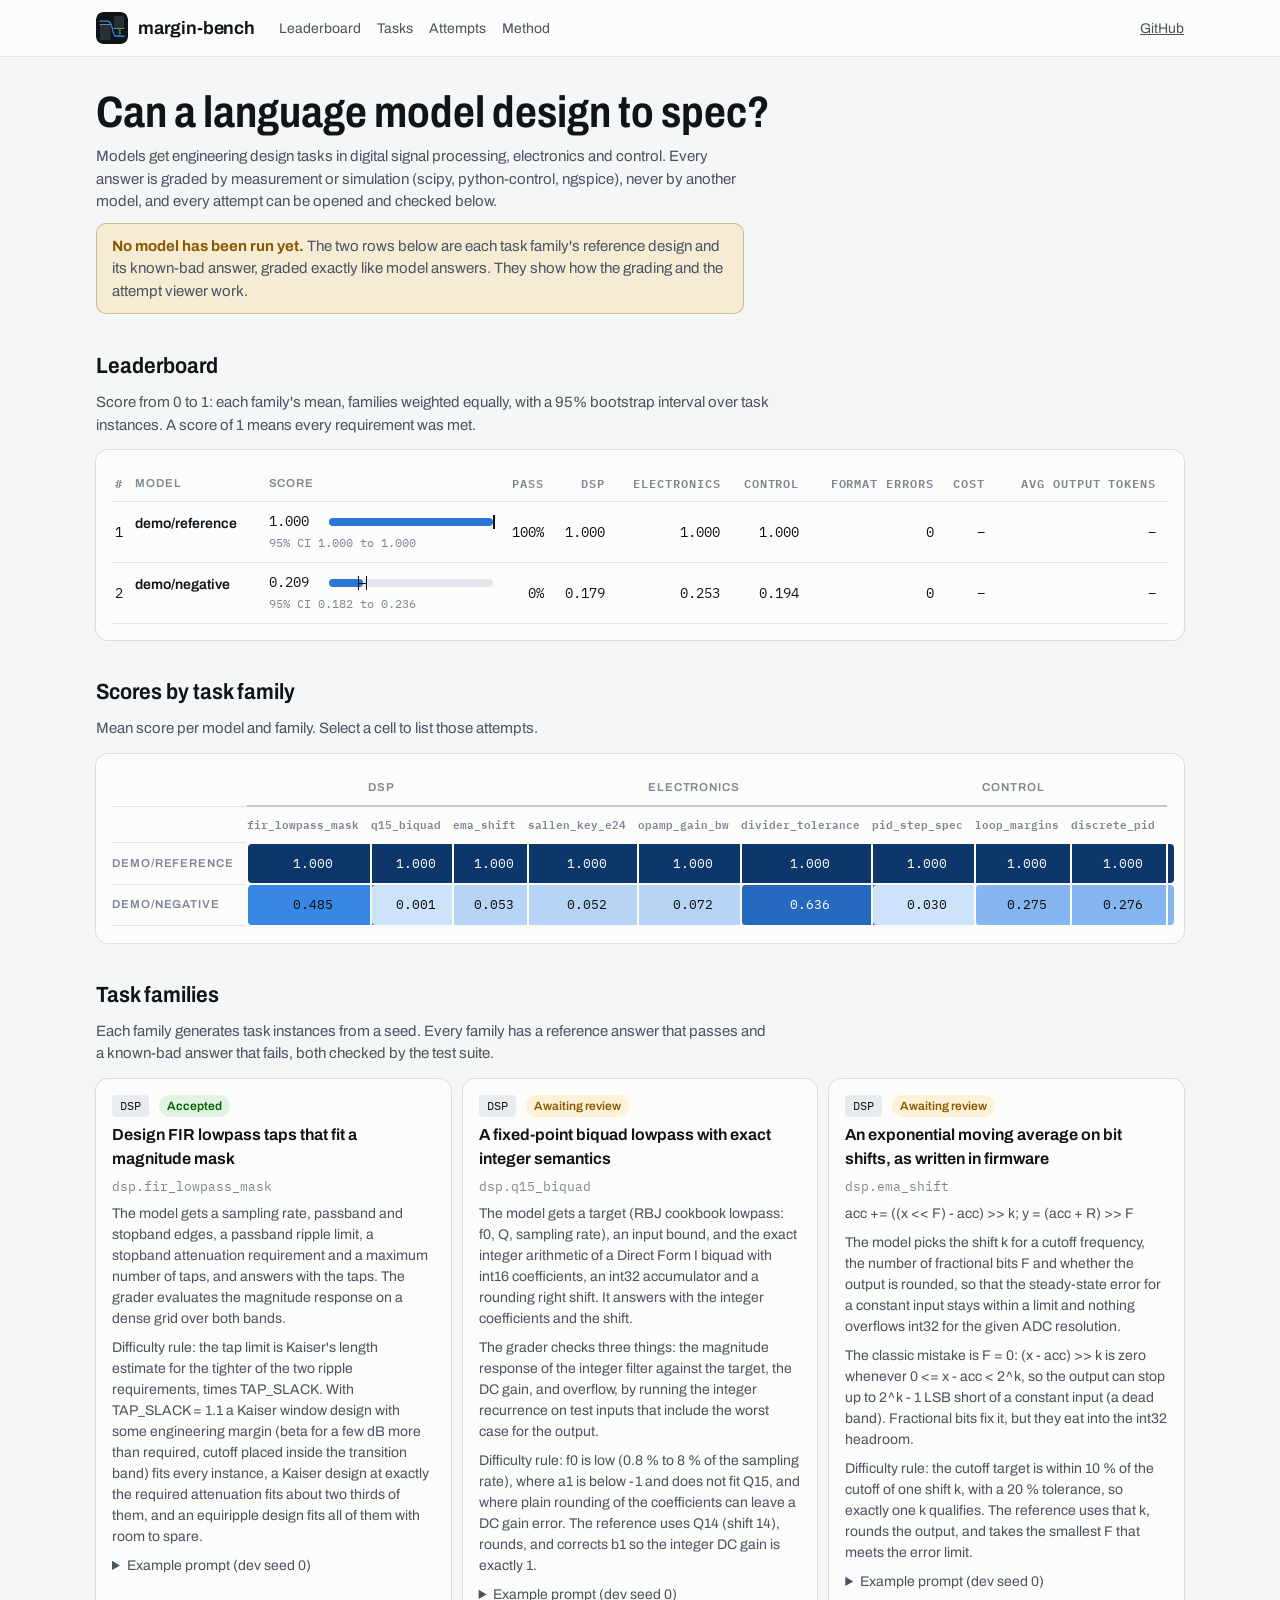
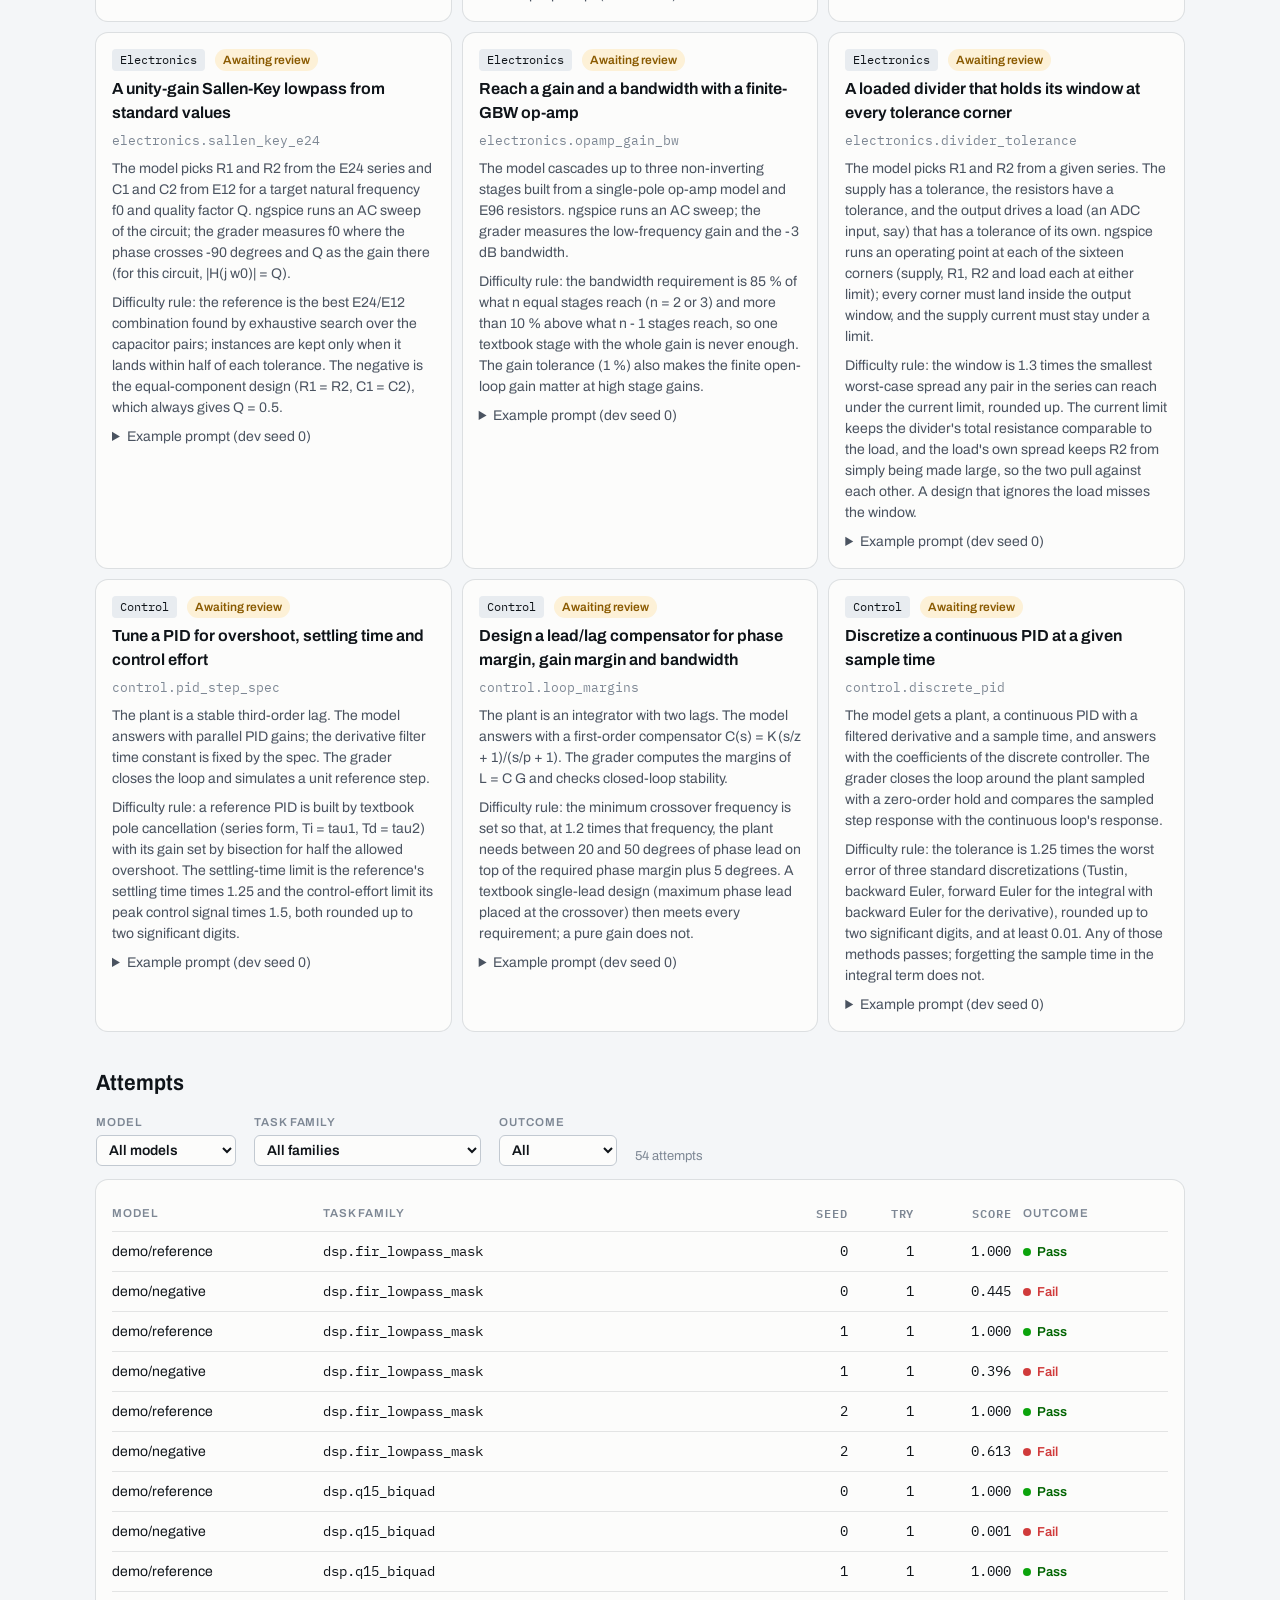
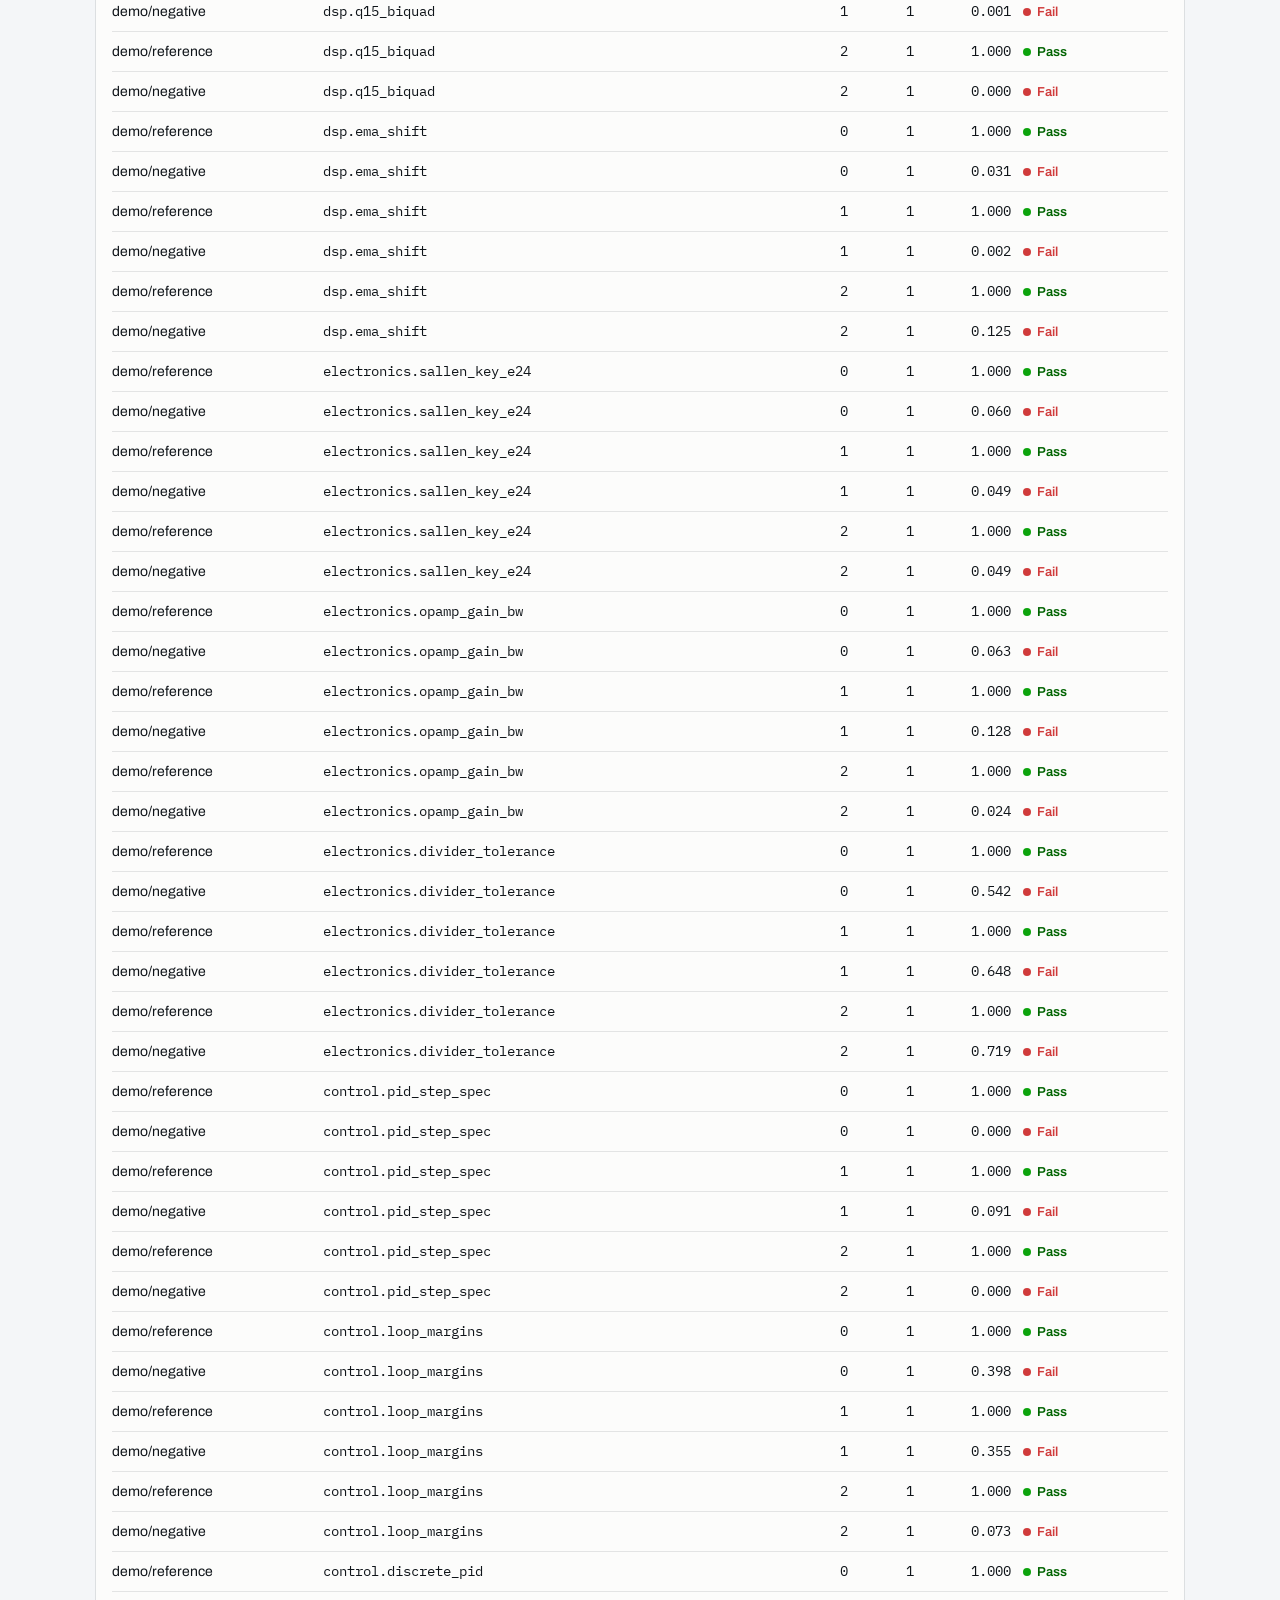
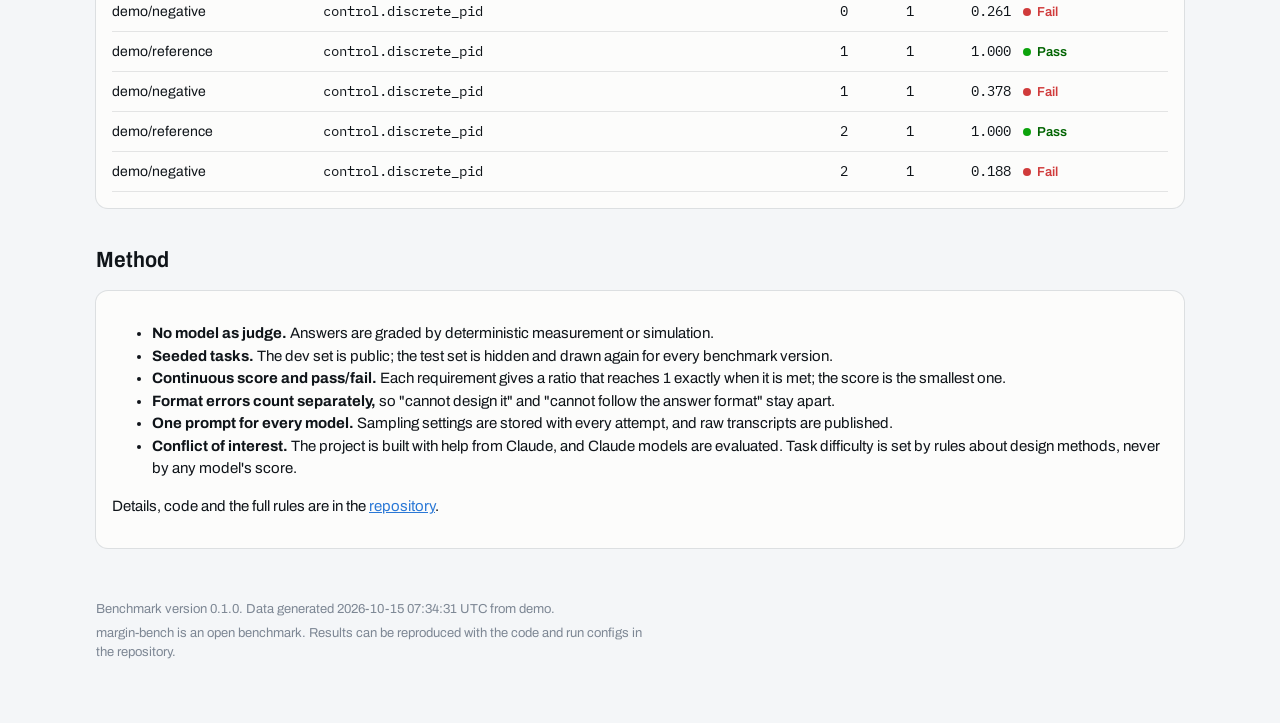
==== site/index.html @ 5a239f35 "Add static site, result export and run configs - report/export.py: grade stored attempts again with " ====
<!doctype html>
<html lang="en">
<head>
<meta charset="utf-8">
<meta name="viewport" content="width=device-width, initial-scale=1, viewport-fit=cover">
<title>margin-bench</title>
<meta name="description" content="Can a language model design to spec? An LLM benchmark in DSP, electronics and control, graded by simulation.">
<link rel="icon" href="assets/logo.svg" type="image/svg+xml">
<link rel="preconnect" href="https://fonts.googleapis.com">
<link rel="preconnect" href="https://fonts.gstatic.com" crossorigin>
<link rel="stylesheet" href="https://fonts.googleapis.com/css2?family=Archivo:wdth,wght@62..125,400..700&family=IBM+Plex+Mono:wght@400;500&display=swap">
<link rel="stylesheet" href="style.css">
</head>
<body>
<header class="top">
  <div class="wrap">
    <a class="brand" href="#"><img src="assets/logo.svg" alt=""><b>margin-bench</b></a>
    <nav aria-label="Sections">
      <a href="#leaderboard">Leaderboard</a>
      <a href="#families">Tasks</a>
      <a href="#attempts">Attempts</a>
      <a href="#method">Method</a>
    </nav>
    <a class="gh" href="https://github.com/takzen/margin-bench">GitHub</a>
  </div>
</header>

<main class="wrap">
  <div class="hero">
    <h1>Can a language model design to spec?</h1>
    <p>Models get engineering design tasks in digital signal processing, electronics and control. Every answer is graded by measurement or simulation (scipy, python-control, ngspice), never by another model, and every attempt can be opened and checked below.</p>
    <p class="notice" id="demo-notice" hidden><b>No model has been run yet.</b> The two rows below are each task family's reference design and its known-bad answer, graded exactly like model answers. They show how the grading and the attempt viewer work.</p>
  </div>

  <div id="main-content">
    <section class="block" id="leaderboard">
      <h2>Leaderboard</h2>
      <p class="lead">Score from 0 to 1: each family's mean, families weighted equally, with a 95% bootstrap interval over task instances. A score of 1 means every requirement was met.</p>
      <div class="panel scroll-x"><table class="lb" id="lb"></table></div>
    </section>

    <section class="block" id="heatmap">
      <h2>Scores by task family</h2>
      <p class="lead">Mean score per model and family. Select a cell to list those attempts.</p>
      <div class="panel scroll-x"><table class="heat" id="heat"></table></div>
    </section>

    <section class="block" id="cost" hidden>
      <h2>Score and cost</h2>
      <p class="lead">Total cost of the run per model, from OpenRouter's billed amounts.</p>
      <div class="panel"><div class="chart" id="cost-chart"></div></div>
    </section>

    <section class="block" id="families">
      <h2>Task families</h2>
      <p class="lead">Each family generates task instances from a seed. Every family has a reference answer that passes and a known-bad answer that fails, both checked by the test suite.</p>
      <div class="fam-grid" id="fam-grid"></div>
    </section>

    <section class="block" id="attempts">
      <h2>Attempts</h2>
      <div class="filters">
        <label>Model <select id="f-model"></select></label>
        <label>Task family <select id="f-family"></select></label>
        <label>Outcome
          <select id="f-outcome">
            <option value="">All</option>
            <option value="pass">Pass</option>
            <option value="fail">Fail</option>
            <option value="fmt">Format error</option>
          </select>
        </label>
        <span class="count" id="att-count"></span>
      </div>
      <div class="panel scroll-x"><table class="att-list" id="att-list"></table></div>
    </section>

    <section class="block" id="method">
      <h2>Method</h2>
      <div class="panel">
        <ul>
          <li><b>No model as judge.</b> Answers are graded by deterministic measurement or simulation.</li>
          <li><b>Seeded tasks.</b> The dev set is public; the test set is hidden and drawn again for every benchmark version.</li>
          <li><b>Continuous score and pass/fail.</b> Each requirement gives a ratio that reaches 1 exactly when it is met; the score is the smallest one.</li>
          <li><b>Format errors count separately,</b> so "cannot design it" and "cannot follow the answer format" stay apart.</li>
          <li><b>One prompt for every model.</b> Sampling settings are stored with every attempt, and raw transcripts are published.</li>
          <li><b>Conflict of interest.</b> The project is built with help from Claude, and Claude models are evaluated. Task difficulty is set by rules about design methods, never by any model's score.</li>
        </ul>
        <p>Details, code and the full rules are in the <a href="https://github.com/takzen/margin-bench">repository</a>.</p>
      </div>
    </section>
  </div>

  <section class="viewer block" id="viewer" hidden aria-live="polite"></section>
</main>

<footer class="wrap">
  <p id="gen-line"></p>
  <p>margin-bench is an open benchmark. Results can be reproduced with the code and run configs in the repository.</p>
</footer>

<script src="app.js"></script>
</body>
</html>
---- site/style.css ----
/* margin-bench site. One column, instrument-panel feel: specs in mono, results first, details on demand. */
:root {
  --bg: #f4f6f8;
  --surface: #fcfcfb;
  --ink: #0f1419;
  --ink-2: #4a5360;
  --muted: #7d8794;
  --grid: #e3e7ec;
  --axis: #c2c9d1;
  --rule: rgba(15, 20, 25, 0.1);
  --chip: #e8ecf0;
  --curve: #2a78d6;
  --target: #7d8794;
  --band: rgba(42, 120, 214, 0.1);
  --band-edge: rgba(42, 120, 214, 0.45);
  --forbid-fill: rgba(74, 83, 96, 0.07);
  --forbid-line: rgba(74, 83, 96, 0.24);
  --mask-edge: #4a5360;
  --critical: #d03b3b;
  --critical-wash: rgba(208, 59, 59, 0.1);
  --good: #0ca30c;
  --good-ink: #006300;
  --good-wash: rgba(12, 163, 12, 0.1);
  --warn-ink: #8a5a00;
  --warn-wash: rgba(250, 178, 25, 0.16);
  --font-display: "Archivo", "Segoe UI", system-ui, sans-serif;
  --font-body: "Archivo", "Segoe UI", system-ui, sans-serif;
  --font-data: "IBM Plex Mono", ui-monospace, "Cascadia Mono", Consolas, monospace;
  color-scheme: light;
}
@media (prefers-color-scheme: dark) {
  :root {
    --bg: #0e1114; --surface: #171b1f; --ink: #eef1f4; --ink-2: #b9c1ca; --muted: #8b95a1;
    --grid: #262c32; --axis: #3a424a; --rule: rgba(255, 255, 255, 0.1); --chip: #222830;
    --curve: #3987e5; --target: #8b95a1; --band: rgba(57, 135, 229, 0.14); --band-edge: rgba(57, 135, 229, 0.5);
    --forbid-fill: rgba(185, 193, 202, 0.06); --forbid-line: rgba(185, 193, 202, 0.18); --mask-edge: #b9c1ca;
    --critical: #e25555; --critical-wash: rgba(226, 85, 85, 0.14); --good: #0ca30c; --good-ink: #3cc43c;
    --good-wash: rgba(12, 163, 12, 0.16); --warn-ink: #f0b54a; --warn-wash: rgba(250, 178, 25, 0.14);
    color-scheme: dark;
  }
}

* { box-sizing: border-box; }
[hidden] { display: none !important; }
html { scroll-behavior: smooth; }
@media (prefers-reduced-motion: reduce) { html { scroll-behavior: auto; } }
body {
  margin: 0; background: var(--bg); color: var(--ink);
  font-family: var(--font-body); font-size: 15px; line-height: 1.5;
}
a { color: var(--curve); }
a:focus-visible, button:focus-visible, select:focus-visible, summary:focus-visible, tr[tabindex]:focus-visible {
  outline: 2px solid var(--curve); outline-offset: 2px;
}
.mono { font-family: var(--font-data); font-variant-numeric: tabular-nums; }
.wrap {
  max-width: 1120px; margin: 0 auto;
  padding-left: max(16px, env(safe-area-inset-left, 0px));
  padding-right: max(16px, env(safe-area-inset-right, 0px));
}

/* Header */
.top { border-bottom: 1px solid var(--rule); background: var(--surface); }
.top .wrap { display: flex; flex-wrap: wrap; align-items: center; gap: 10px 24px; padding-block: 12px; }
.brand { display: flex; align-items: center; gap: 10px; text-decoration: none; color: var(--ink); }
.brand img { width: 32px; height: 32px; border-radius: 7px; }
.brand b { font-family: var(--font-display); font-size: 18px; font-weight: 650; letter-spacing: -0.01em; }
nav { display: flex; flex-wrap: wrap; gap: 4px 16px; font-size: 14px; }
nav a { color: var(--ink-2); text-decoration: none; }
nav a:hover { color: var(--ink); }
.top .gh { margin-left: auto; font-size: 14px; color: var(--ink-2); }

.hero { padding-block: 32px 8px; display: grid; gap: 10px; }
.hero h1 {
  margin: 0; font-family: var(--font-display); font-stretch: 82%; font-weight: 680;
  font-size: clamp(28px, 4.6vw, 44px); line-height: 1.05; text-wrap: balance;
}
.hero p { margin: 0; color: var(--ink-2); max-width: 72ch; }
.notice {
  border-radius: 10px; padding: 12px 16px; background: var(--warn-wash); color: var(--ink);
  box-shadow: inset 0 0 0 1px color-mix(in srgb, var(--warn-ink) 35%, transparent); max-width: 80ch;
}
.notice b { color: var(--warn-ink); }

section.block { padding-block: 28px 8px; display: grid; gap: 14px; }
section.block > h2 {
  margin: 0; font-family: var(--font-display); font-stretch: 90%; font-weight: 650; font-size: 22px;
}
section.block > p.lead { margin: -6px 0 0; color: var(--ink-2); max-width: 75ch; }
.panel { background: var(--surface); border-radius: 12px; box-shadow: 0 0 0 1px var(--rule); padding: 16px; min-width: 0; }
.scroll-x { overflow-x: auto; }

/* Tables */
table { border-collapse: collapse; width: 100%; font-size: 14px; }
th, td { text-align: left; padding: 9px 12px 9px 0; border-bottom: 1px solid var(--rule); vertical-align: middle; }
th { font-size: 11.5px; text-transform: uppercase; letter-spacing: 0.08em; color: var(--muted); font-weight: 600; white-space: nowrap; }
td.num, th.num { text-align: right; font-family: var(--font-data); font-variant-numeric: tabular-nums; white-space: nowrap; }
tbody tr[tabindex] { cursor: pointer; }
tbody tr[tabindex]:hover { background: var(--bg); }
.lb { min-width: 820px; }
.lb .model { font-weight: 600; }
.lb .model small { display: block; font-weight: 400; color: var(--muted); font-family: var(--font-data); font-size: 11.5px; }
.scorebar { display: grid; grid-template-columns: 52px 1fr; align-items: center; gap: 8px; min-width: 190px; }
.scorebar .bar { position: relative; height: 8px; background: var(--grid); border-radius: 4px; }
.scorebar .fill { position: absolute; left: 0; top: 0; bottom: 0; background: var(--curve); border-radius: 4px; }
.scorebar .ci { position: absolute; top: -3px; bottom: -3px; border-left: 1.5px solid var(--ink); border-right: 1.5px solid var(--ink); }
.scorebar .ci::after { content: ""; position: absolute; left: 0; right: 0; top: 50%; border-top: 1.5px solid var(--ink); }
.ci-text { color: var(--muted); font-size: 11.5px; }

/* Heatmap */
.heat { min-width: 760px; }
.heat td.cell { text-align: center; font-family: var(--font-data); font-size: 13px; padding: 0; border: 2px solid var(--surface); }
.heat td.cell button {
  all: unset; display: block; width: 100%; padding: 10px 4px; cursor: pointer; text-align: center; border-radius: 4px;
}
.heat td.cell button:focus-visible { outline: 2px solid var(--ink); }
.heat th.famcol { font-size: 11px; text-transform: none; letter-spacing: 0; font-family: var(--font-data); text-align: center; }
.heat th.dom { text-align: center; border-bottom: 2px solid var(--axis); }

/* Families */
.fam-grid { display: grid; grid-template-columns: repeat(auto-fill, minmax(320px, 1fr)); gap: 12px; }
.fam { display: grid; gap: 8px; align-content: start; }
.fam header { display: flex; flex-wrap: wrap; gap: 6px 10px; align-items: baseline; }
.fam h3 { margin: 0; font-size: 16px; font-weight: 650; flex-basis: 100%; }
.fam p { margin: 0; color: var(--ink-2); font-size: 14px; }
.chip { font-family: var(--font-data); font-size: 12px; background: var(--chip); padding: 2px 8px; border-radius: 4px; }
.pill { font-size: 12px; font-weight: 600; padding: 2px 8px; border-radius: 999px; }
.pill.accepted { background: var(--good-wash); color: var(--good-ink); }
.pill.review { background: var(--warn-wash); color: var(--warn-ink); }
details summary { cursor: pointer; color: var(--ink-2); font-size: 14px; }
pre {
  margin: 8px 0 0; font-family: var(--font-data); font-size: 12.5px; line-height: 1.55; color: var(--ink);
  white-space: pre-wrap; overflow-wrap: anywhere; max-height: 420px; overflow: auto;
  background: var(--bg); border-radius: 8px; padding: 12px 14px;
}

/* Attempt browser */
.filters { display: flex; flex-wrap: wrap; gap: 10px 18px; align-items: end; }
.filters label { display: grid; gap: 4px; font-size: 11.5px; text-transform: uppercase; letter-spacing: 0.08em; color: var(--muted); font-weight: 600; }
.filters select {
  font: inherit; font-size: 14px; text-transform: none; letter-spacing: 0; color: var(--ink); background: var(--surface);
  border: 1px solid var(--axis); border-radius: 6px; padding: 6px 8px; min-width: 0; max-width: 100%;
}
.att-list { min-width: 640px; }
.outcome { display: inline-flex; align-items: center; gap: 6px; font-size: 13px; font-weight: 600; }
.outcome .dot { width: 8px; height: 8px; border-radius: 50%; }
.outcome.pass { color: var(--good-ink); } .outcome.pass .dot { background: var(--good); }
.outcome.fail { color: var(--critical); } .outcome.fail .dot { background: var(--critical); }
.outcome.fmt { color: var(--warn-ink); } .outcome.fmt .dot { background: #fab219; }
.count { color: var(--muted); font-size: 13px; }

/* Attempt viewer */
.viewer { display: grid; gap: 14px; }
body.viewing .hero > h1, body.viewing .hero > p:not(.notice) { display: none; }
.viewer-head { display: flex; flex-wrap: wrap; gap: 10px 16px; align-items: center; }
.viewer-head h2 { margin: 0; font-family: var(--font-display); font-stretch: 90%; font-size: 22px; font-weight: 650; }
.back { font: inherit; font-size: 14px; border: 1px solid var(--axis); background: var(--surface); color: var(--ink); border-radius: 6px; padding: 5px 12px; cursor: pointer; }
.summary-row { display: grid; grid-template-columns: minmax(200px, 0.9fr) 2fr; gap: 12px; }
@media (max-width: 760px) { .summary-row { grid-template-columns: 1fr; } }
.verdict { border-radius: 10px; padding: 16px 18px; display: grid; gap: 4px; align-content: start; background: var(--good-wash); box-shadow: inset 0 0 0 1px color-mix(in srgb, var(--good) 40%, transparent); }
.verdict.fail { background: var(--critical-wash); box-shadow: inset 0 0 0 1px color-mix(in srgb, var(--critical) 45%, transparent); }
.verdict.fmt { background: var(--warn-wash); box-shadow: inset 0 0 0 1px color-mix(in srgb, var(--warn-ink) 40%, transparent); }
.verdict-state { display: flex; align-items: center; gap: 8px; font-family: var(--font-display); font-stretch: 82%; font-weight: 700; font-size: 26px; line-height: 1.1; }
.verdict .line { font-size: 13.5px; color: var(--ink-2); }
.verdict .line .mono { color: var(--ink); }
.kv { display: grid; grid-template-columns: repeat(auto-fill, minmax(210px, 1fr)); gap: 2px 18px; margin: 0; }
.kv div { display: flex; justify-content: space-between; gap: 10px; border-bottom: 1px solid var(--rule); padding: 6px 0; min-width: 0; }
.kv dt { color: var(--ink-2); font-size: 13px; overflow-wrap: anywhere; }
.kv dd { margin: 0; font-family: var(--font-data); font-size: 13px; text-align: right; white-space: nowrap; }
.kv dd.bad { color: var(--critical); font-weight: 600; }
.charts { display: grid; grid-template-columns: repeat(auto-fit, minmax(min(100%, 440px), 1fr)); gap: 12px; }
.chart-panel { display: grid; gap: 6px; }
.chart-panel h3 { margin: 0; font-size: 15px; font-weight: 650; }
.chart-panel .note { font-size: 12.5px; color: var(--ink-2); margin: 0; }
.keys { display: flex; flex-wrap: wrap; gap: 4px 14px; font-size: 12.5px; color: var(--ink-2); }
.key { display: inline-flex; align-items: center; gap: 6px; }
.key i { display: inline-block; flex: none; }
.k-answer { width: 16px; height: 2px; background: var(--curve); }
.k-target { width: 16px; height: 0; border-top: 2px dashed var(--target); }
.k-bad { width: 16px; height: 3px; background: var(--critical); }
.k-forbid { width: 14px; height: 10px; border: 1px solid var(--mask-edge); background: repeating-linear-gradient(45deg, var(--forbid-line) 0 1px, transparent 1px 4px), var(--forbid-fill); }
.k-band { width: 14px; height: 10px; background: var(--band); border: 1px solid var(--band-edge); }
.chart { position: relative; width: 100%; }
.chart svg { display: block; width: 100%; height: auto; overflow: visible; }
.chart text { font-family: var(--font-data); font-size: 11px; fill: var(--muted); }
.tip {
  position: absolute; pointer-events: none; background: var(--surface); color: var(--ink); border-radius: 6px;
  padding: 6px 9px; font-size: 12px; line-height: 1.35; white-space: nowrap; font-family: var(--font-data);
  box-shadow: 0 0 0 1px var(--rule), 0 4px 14px rgba(0, 0, 0, 0.12);
}
.io { display: grid; grid-template-columns: 1fr 1fr; gap: 12px; }
@media (max-width: 860px) { .io { grid-template-columns: 1fr; } }
.io h3 { margin: 0; font-size: 15px; font-weight: 650; }
.io .sub { font-size: 12.5px; color: var(--muted); }

footer { padding-block: 40px 56px; color: var(--muted); font-size: 13px; }
footer p { margin: 4px 0; max-width: 80ch; }
.empty { color: var(--ink-2); font-size: 14px; }
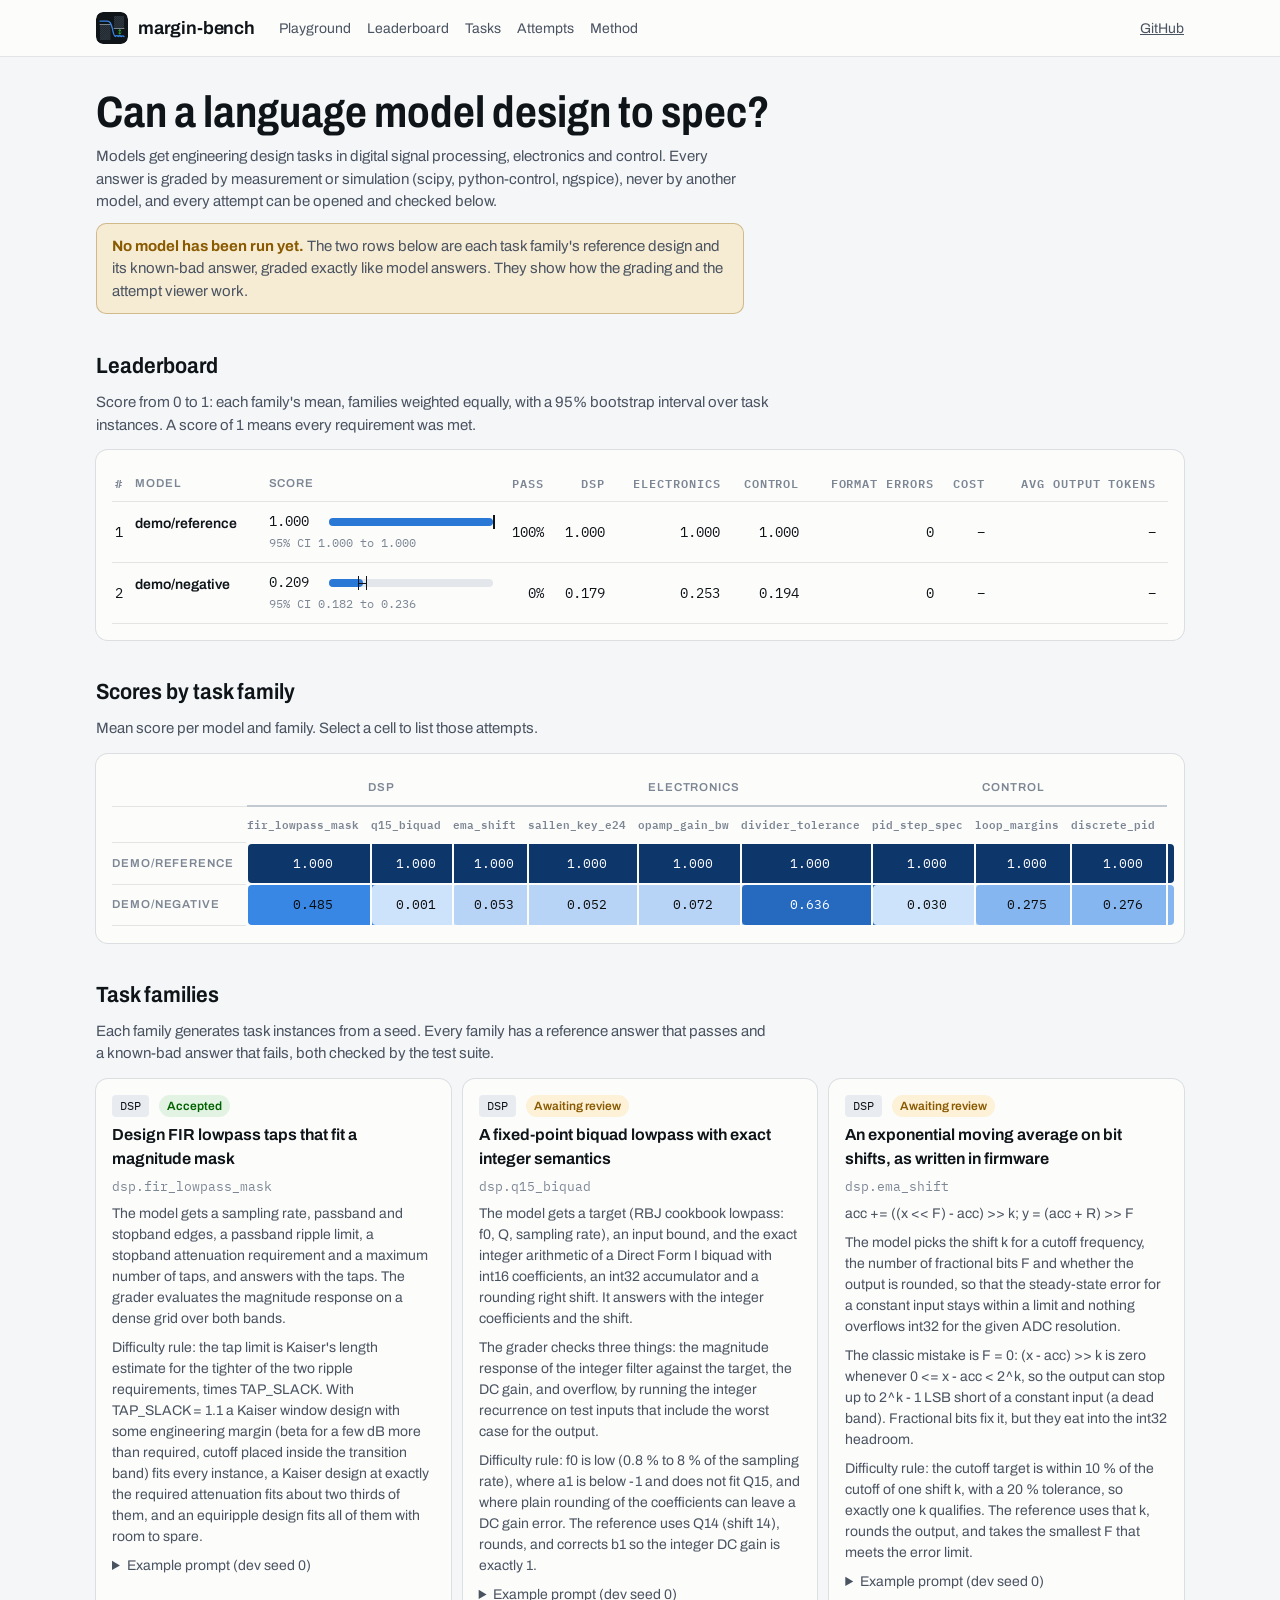
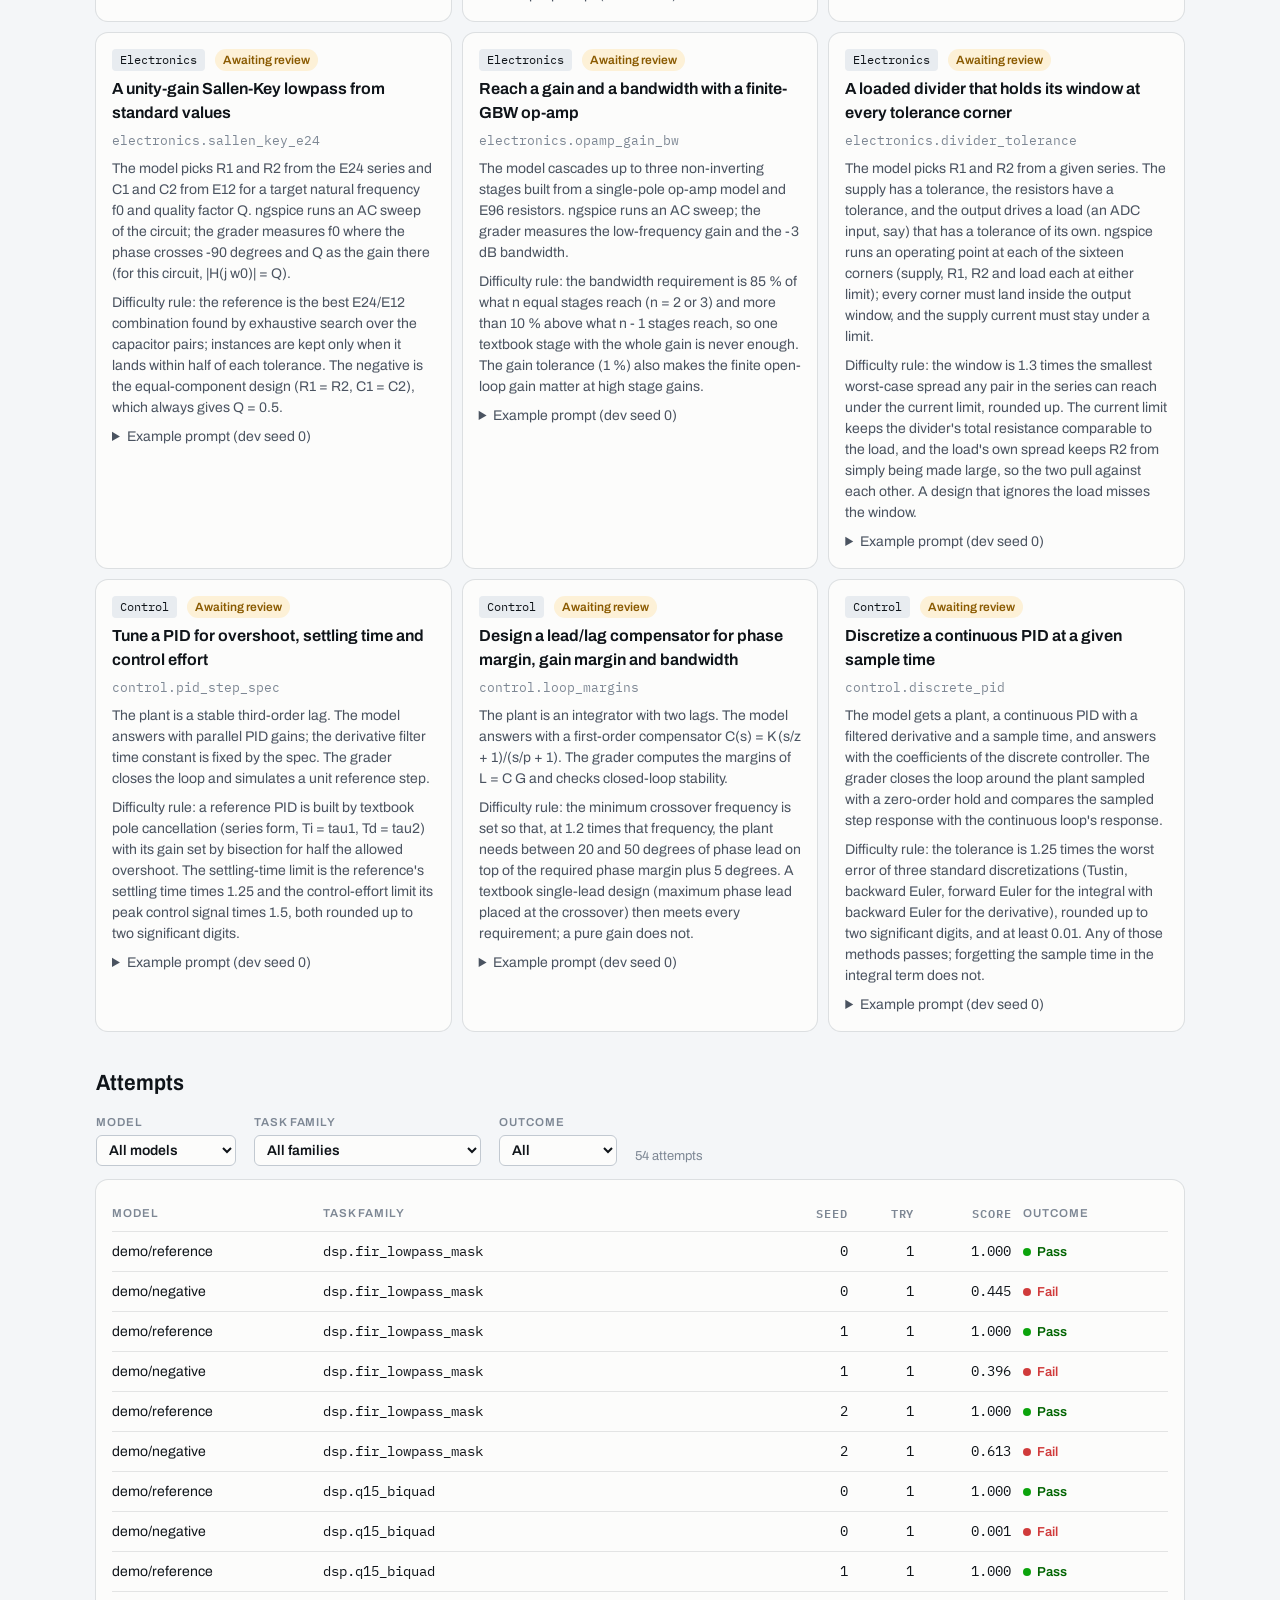
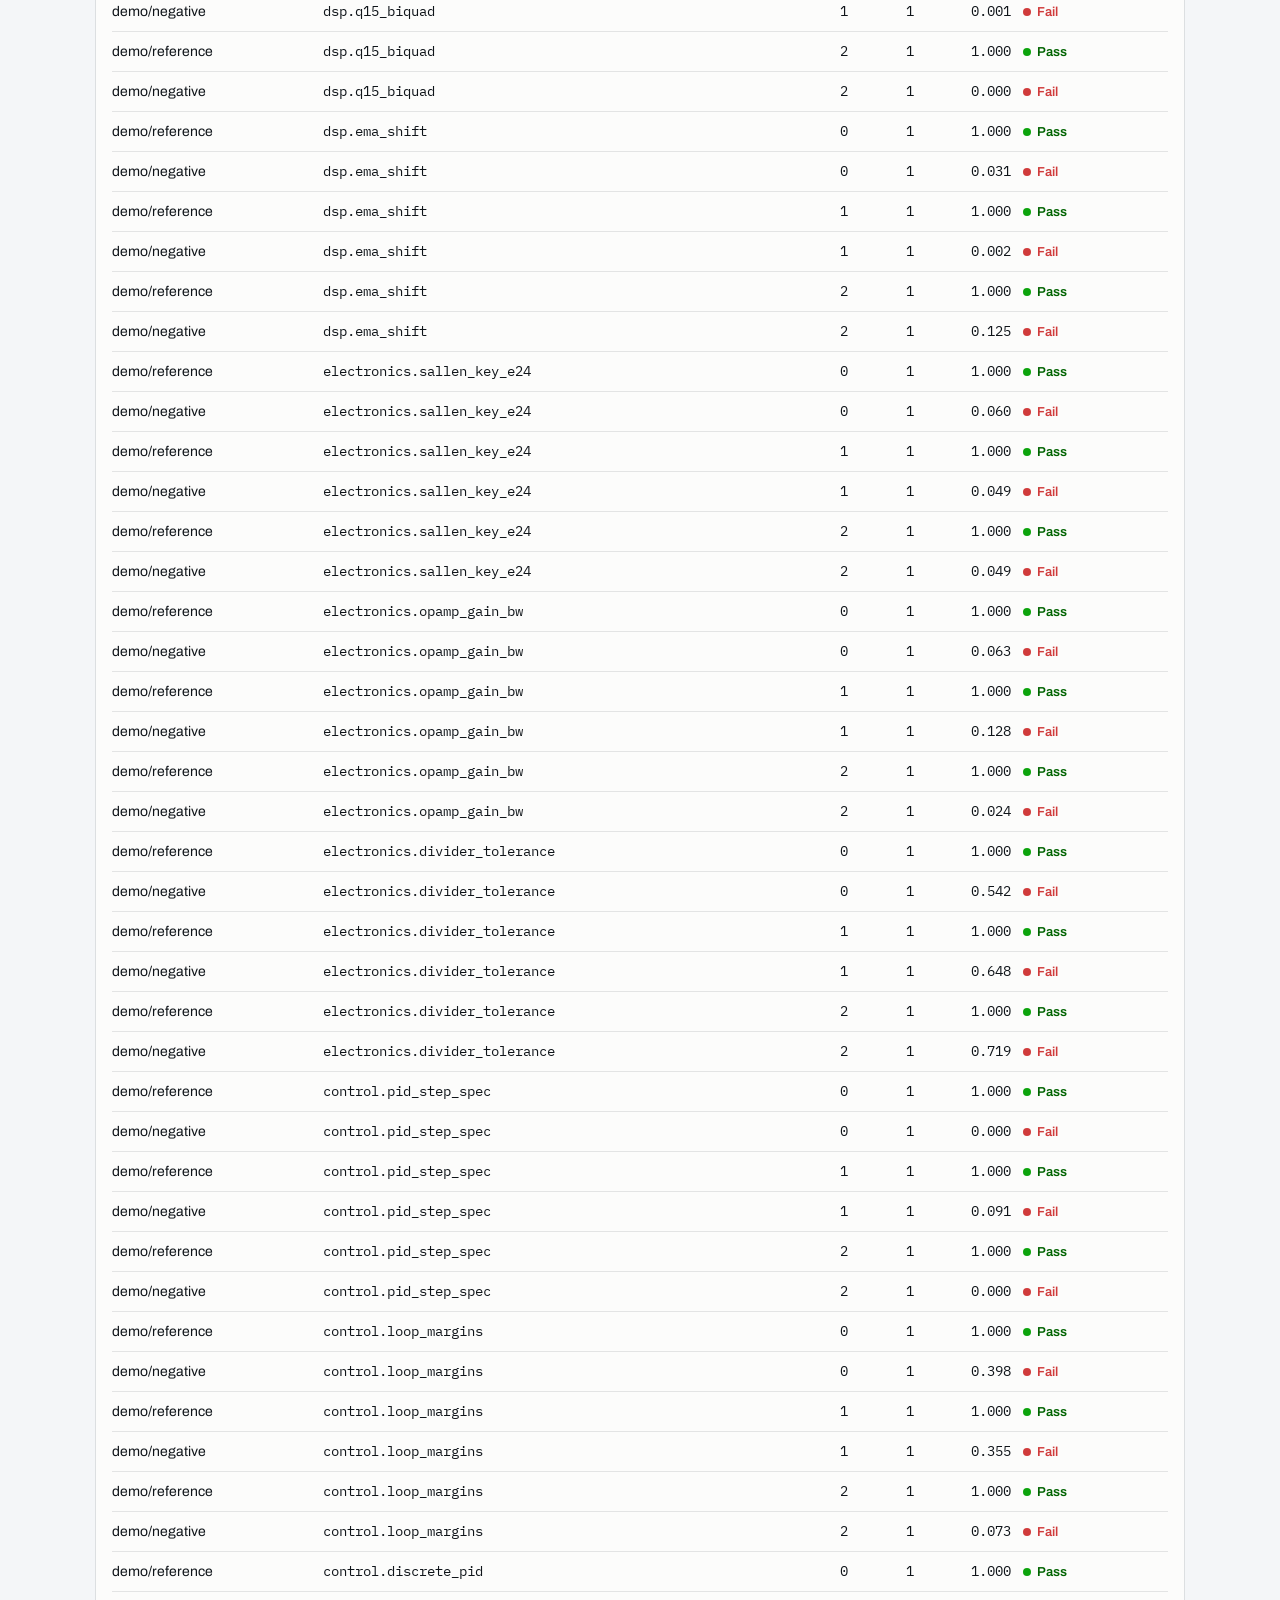
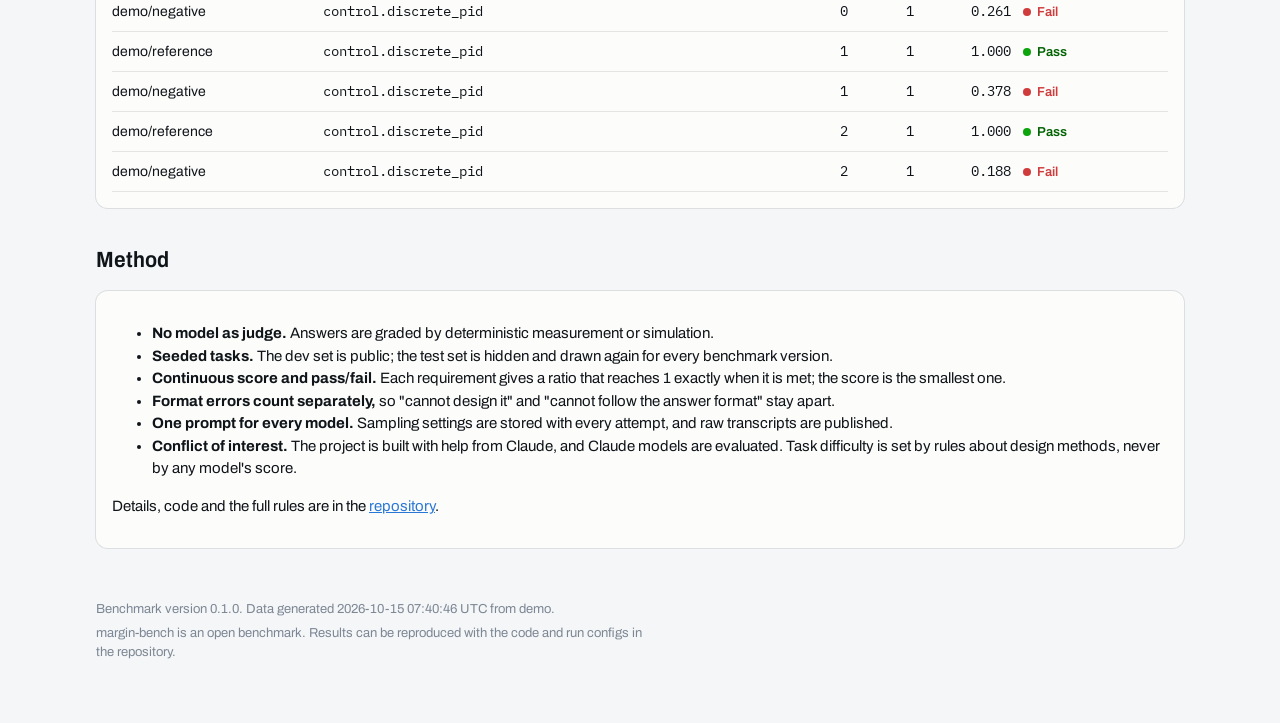
==== commit cbe569cf: "Add the playground: models operate a simulated plant through tools First environment, process.tank_l" ====
--- a/site/index.html
+++ b/site/index.html
@@ -16,6 +16,7 @@
   <div class="wrap">
     <a class="brand" href="#"><img src="assets/logo.svg" alt=""><b>margin-bench</b></a>
     <nav aria-label="Sections">
+      <a href="play.html">Playground</a>
       <a href="#leaderboard">Leaderboard</a>
       <a href="#families">Tasks</a>
       <a href="#attempts">Attempts</a>
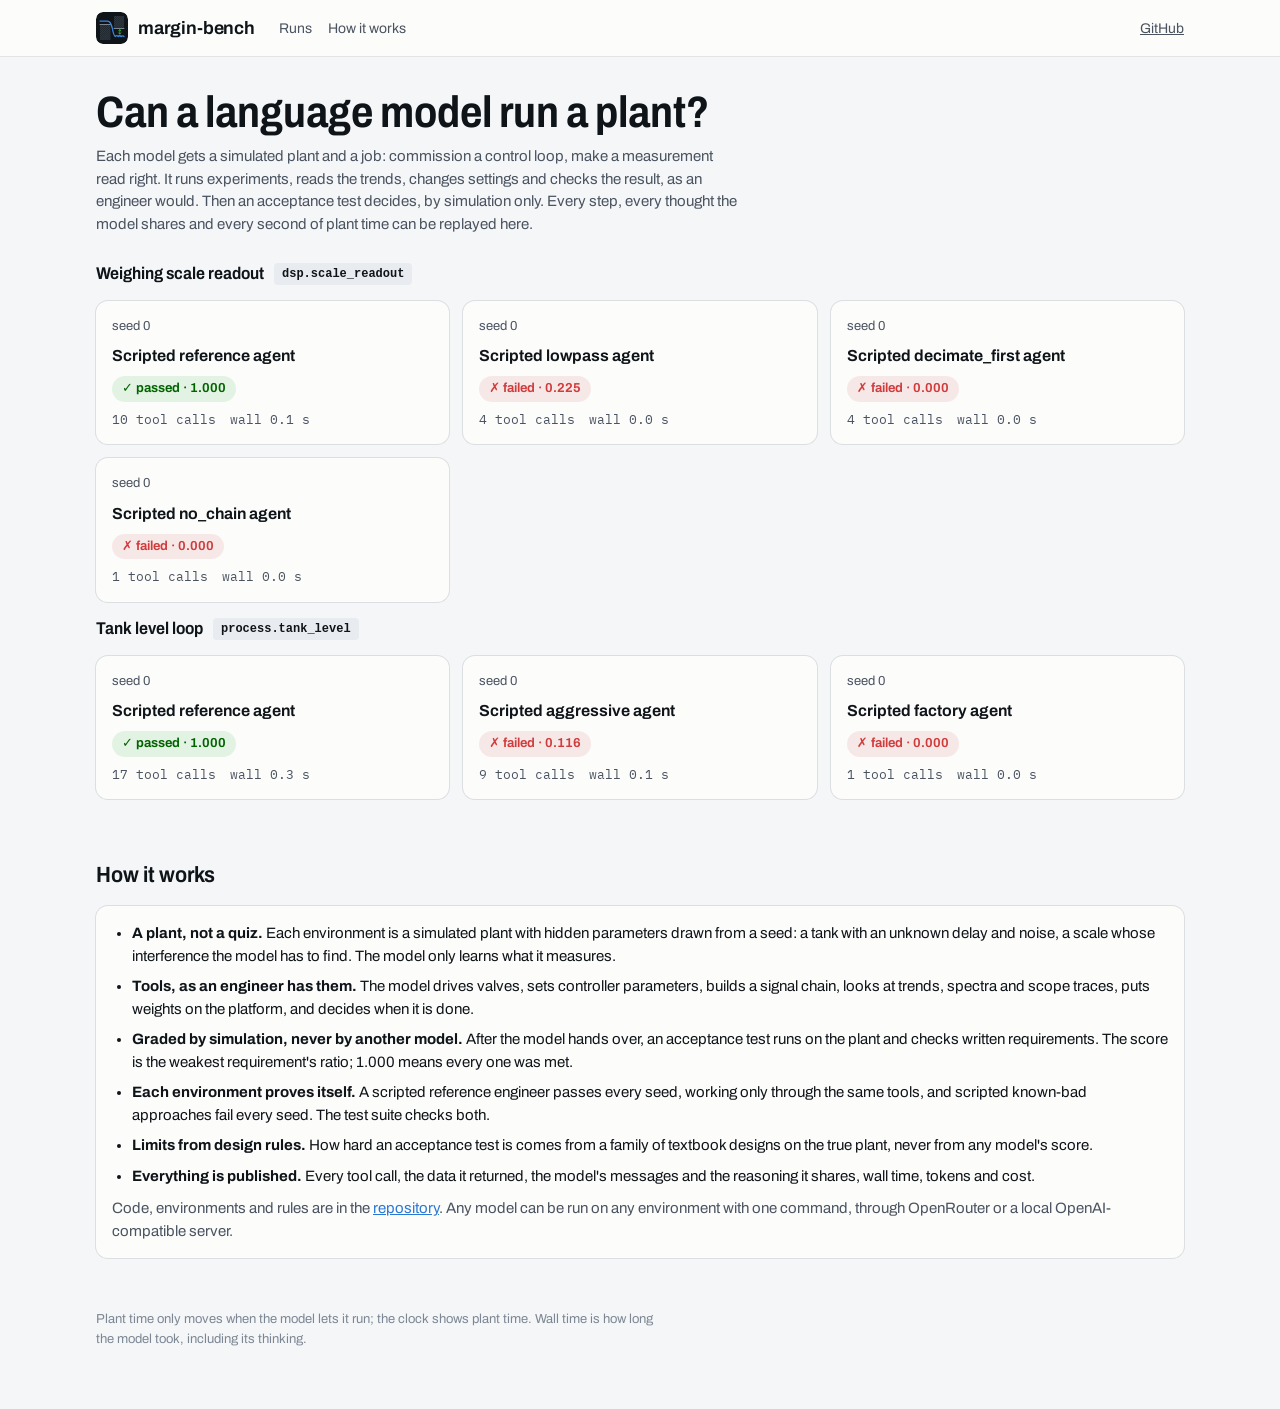
==== commit a988606a: "Make the playground the whole project, publish the site on GitHub Pages Remove the one-shot design t" ====
--- a/site/index.html
+++ b/site/index.html
@@ -4,102 +4,114 @@
 <meta charset="utf-8">
 <meta name="viewport" content="width=device-width, initial-scale=1, viewport-fit=cover">
 <title>margin-bench</title>
-<meta name="description" content="Can a language model design to spec? An LLM benchmark in DSP, electronics and control, graded by simulation.">
+<meta name="description" content="Can a language model run a plant? Models operate simulated plants through tools, graded by simulation. Watch every run.">
 <link rel="icon" href="assets/logo.svg" type="image/svg+xml">
 <link rel="preconnect" href="https://fonts.googleapis.com">
 <link rel="preconnect" href="https://fonts.gstatic.com" crossorigin>
 <link rel="stylesheet" href="https://fonts.googleapis.com/css2?family=Archivo:wdth,wght@62..125,400..700&family=IBM+Plex+Mono:wght@400;500&display=swap">
 <link rel="stylesheet" href="style.css">
+<link rel="stylesheet" href="play.css">
 </head>
 <body>
 <header class="top">
   <div class="wrap">
-    <a class="brand" href="#"><img src="assets/logo.svg" alt=""><b>margin-bench</b></a>
+    <a class="brand" href="index.html"><img src="assets/logo.svg" alt=""><b>margin-bench</b></a>
     <nav aria-label="Sections">
-      <a href="play.html">Playground</a>
-      <a href="#leaderboard">Leaderboard</a>
-      <a href="#families">Tasks</a>
-      <a href="#attempts">Attempts</a>
-      <a href="#method">Method</a>
+      <a href="index.html">Runs</a>
+      <a href="index.html#how">How it works</a>
     </nav>
     <a class="gh" href="https://github.com/takzen/margin-bench">GitHub</a>
   </div>
 </header>
 
-<main class="wrap">
-  <div class="hero">
-    <h1>Can a language model design to spec?</h1>
-    <p>Models get engineering design tasks in digital signal processing, electronics and control. Every answer is graded by measurement or simulation (scipy, python-control, ngspice), never by another model, and every attempt can be opened and checked below.</p>
-    <p class="notice" id="demo-notice" hidden><b>No model has been run yet.</b> The two rows below are each task family's reference design and its known-bad answer, graded exactly like model answers. They show how the grading and the attempt viewer work.</p>
-  </div>
+<main class="wrap play">
+  <section id="list" hidden>
+    <div class="hero">
+      <h1>Can a language model run a plant?</h1>
+      <p>Each model gets a simulated plant and a job: commission a control loop, make a measurement read right. It runs experiments, reads the trends, changes settings and checks the result, as an engineer would. Then an acceptance test decides, by simulation only. Every step, every thought the model shares and every second of plant time can be replayed here.</p>
+    </div>
+    <div class="ep-grid" id="ep-grid"></div>
 
-  <div id="main-content">
-    <section class="block" id="leaderboard">
-      <h2>Leaderboard</h2>
-      <p class="lead">Score from 0 to 1: each family's mean, families weighted equally, with a 95% bootstrap interval over task instances. A score of 1 means every requirement was met.</p>
-      <div class="panel scroll-x"><table class="lb" id="lb"></table></div>
-    </section>
-
-    <section class="block" id="heatmap">
-      <h2>Scores by task family</h2>
-      <p class="lead">Mean score per model and family. Select a cell to list those attempts.</p>
-      <div class="panel scroll-x"><table class="heat" id="heat"></table></div>
-    </section>
-
-    <section class="block" id="cost" hidden>
-      <h2>Score and cost</h2>
-      <p class="lead">Total cost of the run per model, from OpenRouter's billed amounts.</p>
-      <div class="panel"><div class="chart" id="cost-chart"></div></div>
-    </section>
-
-    <section class="block" id="families">
-      <h2>Task families</h2>
-      <p class="lead">Each family generates task instances from a seed. Every family has a reference answer that passes and a known-bad answer that fails, both checked by the test suite.</p>
-      <div class="fam-grid" id="fam-grid"></div>
-    </section>
-
-    <section class="block" id="attempts">
-      <h2>Attempts</h2>
-      <div class="filters">
-        <label>Model <select id="f-model"></select></label>
-        <label>Task family <select id="f-family"></select></label>
-        <label>Outcome
-          <select id="f-outcome">
-            <option value="">All</option>
-            <option value="pass">Pass</option>
-            <option value="fail">Fail</option>
-            <option value="fmt">Format error</option>
-          </select>
-        </label>
-        <span class="count" id="att-count"></span>
-      </div>
-      <div class="panel scroll-x"><table class="att-list" id="att-list"></table></div>
-    </section>
-
-    <section class="block" id="method">
-      <h2>Method</h2>
-      <div class="panel">
+    <section class="block" id="how">
+      <h2>How it works</h2>
+      <div class="panel how">
         <ul>
-          <li><b>No model as judge.</b> Answers are graded by deterministic measurement or simulation.</li>
-          <li><b>Seeded tasks.</b> The dev set is public; the test set is hidden and drawn again for every benchmark version.</li>
-          <li><b>Continuous score and pass/fail.</b> Each requirement gives a ratio that reaches 1 exactly when it is met; the score is the smallest one.</li>
-          <li><b>Format errors count separately,</b> so "cannot design it" and "cannot follow the answer format" stay apart.</li>
-          <li><b>One prompt for every model.</b> Sampling settings are stored with every attempt, and raw transcripts are published.</li>
-          <li><b>Conflict of interest.</b> The project is built with help from Claude, and Claude models are evaluated. Task difficulty is set by rules about design methods, never by any model's score.</li>
+          <li><b>A plant, not a quiz.</b> Each environment is a simulated plant with hidden parameters drawn from a seed: a tank with an unknown delay and noise, a scale whose interference the model has to find. The model only learns what it measures.</li>
+          <li><b>Tools, as an engineer has them.</b> The model drives valves, sets controller parameters, builds a signal chain, looks at trends, spectra and scope traces, puts weights on the platform, and decides when it is done.</li>
+          <li><b>Graded by simulation, never by another model.</b> After the model hands over, an acceptance test runs on the plant and checks written requirements. The score is the weakest requirement's ratio; 1.000 means every one was met.</li>
+          <li><b>Each environment proves itself.</b> A scripted reference engineer passes every seed, working only through the same tools, and scripted known-bad approaches fail every seed. The test suite checks both.</li>
+          <li><b>Limits from design rules.</b> How hard an acceptance test is comes from a family of textbook designs on the true plant, never from any model's score.</li>
+          <li><b>Everything is published.</b> Every tool call, the data it returned, the model's messages and the reasoning it shares, wall time, tokens and cost.</li>
         </ul>
-        <p>Details, code and the full rules are in the <a href="https://github.com/takzen/margin-bench">repository</a>.</p>
+        <p>Code, environments and rules are in the <a href="https://github.com/takzen/margin-bench">repository</a>. Any model can be run on any environment with one command, through OpenRouter or a local OpenAI-compatible server.</p>
       </div>
     </section>
-  </div>
+  </section>
 
-  <section class="viewer block" id="viewer" hidden aria-live="polite"></section>
+  <section id="episode" hidden>
+    <div class="ep-head">
+      <div class="ep-title">
+        <a class="back-link" href="index.html">&larr; All runs</a>
+        <h1 id="ep-name"></h1>
+        <p id="ep-sub"></p>
+      </div>
+      <dl class="ep-stats" id="ep-stats"></dl>
+    </div>
+
+    <div class="stage">
+      <div class="panel scene-panel">
+        <div class="phase" id="phase"></div>
+        <svg class="scene" id="scene" viewBox="0 0 540 400" role="img" aria-label="Animated plant"></svg>
+        <div class="controls">
+          <button type="button" id="btn-play" class="btn" aria-label="Play">Play</button>
+          <button type="button" id="btn-prev" class="btn ghost" aria-label="Previous step">&#9664; step</button>
+          <button type="button" id="btn-next" class="btn ghost" aria-label="Next step">step &#9654;</button>
+          <label class="speed">Speed
+            <select id="speed">
+              <option value="1">1&times;</option>
+              <option value="5">5&times;</option>
+              <option value="20">20&times;</option>
+              <option value="60">60&times;</option>
+              <option value="200">200&times;</option>
+            </select>
+          </label>
+          <label class="hold"><input type="checkbox" id="hold" checked> pause on model messages</label>
+          <span class="clock mono" id="clock"></span>
+        </div>
+        <input type="range" id="scrub" min="0" max="1000" value="0" step="1" aria-label="Plant time">
+        <div class="marks" id="marks" aria-hidden="true"></div>
+      </div>
+
+      <div class="panel log-panel">
+        <h2>What the model did</h2>
+        <ol class="log" id="log"></ol>
+      </div>
+    </div>
+
+    <div class="panel trend-panel">
+      <div class="chart-head">
+        <h2 id="chart-title">Trend</h2>
+        <div class="legend" id="legend"></div>
+      </div>
+      <svg class="trend" id="trend" role="img" aria-label="Trend of the plant over time"></svg>
+      <div class="readout mono" id="readout" hidden></div>
+    </div>
+
+    <div class="panel result" id="result" hidden></div>
+
+    <details class="panel prompt">
+      <summary>The task as the model read it</summary>
+      <pre id="prompt"></pre>
+    </details>
+  </section>
+
+  <p class="notice" id="load-error" hidden></p>
 </main>
 
 <footer class="wrap">
-  <p id="gen-line"></p>
-  <p>margin-bench is an open benchmark. Results can be reproduced with the code and run configs in the repository.</p>
+  <p>Plant time only moves when the model lets it run; the clock shows plant time. Wall time is how long the model took, including its thinking.</p>
 </footer>
 
-<script src="app.js"></script>
+<script src="play.js"></script>
 </body>
 </html>
--- a/site/play.css
+++ b/site/play.css
@@ -0,0 +1,152 @@
+/* Playground: a plant scene, its trend and the model's log, side by side. */
+:root {
+  --water: #3f8fdc;
+  --water-top: #77b3ec;
+  --steel: #8a96a3;
+  --steel-fill: #eef1f4;
+  --pipe: #b9c2cc;
+  --signal: #7d8794;
+  --flow: #2a78d6;
+  --measured: rgba(42, 120, 214, 0.35);
+  --output: #c26a00;
+  --demand: #7d8794;
+  --hold: rgba(42, 120, 214, 0.08);
+  --screen: #0f1a14;
+  --screen-grid: rgba(120, 220, 160, 0.12);
+  --trace: #5be38f;
+  --lcd: #c9d8b6;
+  --lcd-ink: #1d2a16;
+  --weight: #5f6b78;
+}
+@media (prefers-color-scheme: dark) {
+  :root {
+    --water: #2f78c4; --water-top: #5a9fe0; --steel: #6f7b88; --steel-fill: #1d2228; --pipe: #3d4650;
+    --signal: #8b95a1; --flow: #5aa2ee; --measured: rgba(90, 162, 238, 0.35); --output: #f0a040; --demand: #8b95a1;
+    --hold: rgba(90, 162, 238, 0.1);
+    --screen: #08100c; --screen-grid: rgba(120, 220, 160, 0.1); --trace: #5be38f; --lcd: #9fb38a; --lcd-ink: #121a0d;
+    --weight: #8b95a1;
+  }
+}
+
+.play h1 { font-family: var(--font-display); font-stretch: 85%; font-weight: 680; margin: 0; }
+.play h2 { font-family: var(--font-display); font-stretch: 90%; font-weight: 650; font-size: 17px; margin: 0; }
+
+.btn {
+  font: inherit; font-size: 14px; font-weight: 600; border: 0; border-radius: 8px; padding: 7px 14px; cursor: pointer;
+  background: var(--curve); color: #fff; min-height: 34px;
+}
+.btn.ghost { background: var(--chip); color: var(--ink); font-weight: 500; }
+.btn:hover { filter: brightness(1.08); }
+
+/* Run list */
+.how ul { margin: 0 0 10px; padding-left: 20px; display: grid; gap: 8px; }
+.how p { margin: 0; color: var(--ink-2); }
+.ep-grid { display: grid; grid-template-columns: repeat(auto-fill, minmax(280px, 1fr)); gap: 14px; padding-block: 18px 32px; }
+.ep-card {
+  display: grid; gap: 8px; text-decoration: none; color: var(--ink); background: var(--surface);
+  border-radius: 12px; box-shadow: 0 0 0 1px var(--rule); padding: 16px;
+}
+.ep-card:hover { box-shadow: 0 0 0 1px var(--curve); }
+.ep-card .who { font-weight: 650; font-size: 16px; overflow-wrap: anywhere; }
+.ep-card .meta { color: var(--ink-2); font-size: 13px; }
+.ep-card .nums { font-family: var(--font-data); font-size: 12.5px; color: var(--ink-2); display: flex; flex-wrap: wrap; gap: 4px 14px; }
+
+/* Episode header */
+.ep-head { display: flex; flex-wrap: wrap; align-items: flex-end; justify-content: space-between; gap: 12px 24px; padding-block: 22px 14px; }
+.ep-title { display: grid; gap: 4px; min-width: 0; }
+.ep-title h1 { font-size: clamp(24px, 3.4vw, 34px); line-height: 1.1; overflow-wrap: anywhere; }
+.ep-title p { margin: 0; color: var(--ink-2); }
+.back-link { font-size: 14px; text-decoration: none; justify-self: start; }
+.ep-stats { display: flex; flex-wrap: wrap; gap: 6px 22px; margin: 0; }
+.ep-stats div { display: grid; }
+.ep-stats dt { font-size: 11px; text-transform: uppercase; letter-spacing: 0.08em; color: var(--muted); }
+.ep-stats dd { margin: 0; font-family: var(--font-data); font-size: 16px; font-variant-numeric: tabular-nums; }
+.badge { display: inline-flex; align-items: center; gap: 6px; font-size: 13px; font-weight: 650; padding: 3px 10px; border-radius: 999px; }
+.badge.pass { background: var(--good-wash); color: var(--good-ink); }
+.badge.fail { background: var(--critical-wash); color: var(--critical); }
+.badge.live { background: var(--warn-wash); color: var(--warn-ink); }
+.badge.live::before { content: ""; width: 8px; height: 8px; border-radius: 50%; background: currentColor; animation: blink 1.2s infinite; }
+@keyframes blink { 50% { opacity: 0.25; } }
+@media (prefers-reduced-motion: reduce) { .badge.live::before { animation: none; } }
+
+/* Stage: scene + log */
+.stage { display: grid; grid-template-columns: minmax(0, 1.25fr) minmax(0, 1fr); gap: 14px; align-items: start; }
+.scene-panel { display: grid; gap: 10px; position: relative; }
+.phase { font-size: 12px; font-weight: 650; text-transform: uppercase; letter-spacing: 0.08em; color: var(--ink-2); }
+.scene { width: 100%; height: auto; display: block; }
+.controls { display: flex; flex-wrap: wrap; align-items: center; gap: 8px 12px; font-size: 13px; color: var(--ink-2); }
+.controls select { font: inherit; padding: 4px 6px; border-radius: 6px; border: 1px solid var(--axis); background: var(--surface); color: var(--ink); }
+.controls .hold { display: inline-flex; gap: 6px; align-items: center; }
+.clock { margin-left: auto; color: var(--ink); font-size: 13px; }
+#scrub { width: 100%; accent-color: var(--curve); margin: 0; }
+.marks { position: relative; height: 10px; margin-top: -6px; }
+.marks span { position: absolute; top: 0; width: 2px; height: 8px; border-radius: 1px; background: var(--axis); transform: translateX(-1px); }
+.marks span.model { background: var(--curve); }
+.marks span.err { background: var(--critical); }
+.marks span.phase { background: var(--ink); width: 2px; height: 10px; }
+
+.log-panel { display: grid; gap: 10px; max-height: min(760px, 86vh); grid-template-rows: auto minmax(0, 1fr); }
+.log { position: relative; list-style: none; margin: 0; padding: 0 4px 0 0; overflow-y: auto; display: grid; gap: 8px; align-content: start; }
+.log li { border-radius: 10px; padding: 9px 11px; box-shadow: 0 0 0 1px var(--rule); cursor: pointer; transition: box-shadow 0.15s, background 0.15s; }
+.log li:hover { box-shadow: 0 0 0 1px var(--axis); }
+.log li.current { box-shadow: 0 0 0 2px var(--curve); background: var(--hold); }
+.log li.future { opacity: 0.42; }
+.log .who { display: flex; flex-wrap: wrap; gap: 4px 10px; align-items: baseline; font-size: 12px; color: var(--muted); font-family: var(--font-data); }
+.log .who b { font-family: var(--font-body); font-size: 13px; color: var(--ink); }
+.log .text { white-space: pre-wrap; font-size: 14px; margin-top: 4px; overflow-wrap: anywhere; }
+.log .call { font-family: var(--font-data); font-size: 12.5px; overflow-wrap: anywhere; }
+.log .call .fn { color: var(--curve); font-weight: 500; }
+.log .res { font-size: 13px; color: var(--ink-2); margin-top: 3px; }
+.log .res.err { color: var(--critical); font-weight: 600; }
+.log details { margin-top: 6px; font-size: 13px; }
+.log details summary { cursor: pointer; color: var(--ink-2); }
+.log details pre { white-space: pre-wrap; max-height: 280px; overflow: auto; font-size: 12px; background: var(--bg); border-radius: 6px; padding: 8px; margin: 6px 0 0; }
+.log li.tool { padding-block: 7px; }
+.log li.model .text:empty::before { content: "(no text, only tool calls)"; color: var(--muted); }
+
+/* Trend */
+.trend-panel { display: grid; gap: 8px; margin-top: 14px; position: relative; }
+.chart-head { display: flex; flex-wrap: wrap; align-items: baseline; justify-content: space-between; gap: 6px 16px; }
+.legend { display: flex; flex-wrap: wrap; gap: 4px 14px; font-size: 12.5px; color: var(--ink-2); }
+.legend span { display: inline-flex; align-items: center; gap: 6px; }
+.legend i { display: inline-block; width: 16px; height: 0; border-top: 2px solid; }
+.legend i.dash { border-top-style: dashed; }
+.legend i.box { height: 10px; border: 0; border-radius: 2px; }
+.trend { width: 100%; height: auto; display: block; touch-action: pan-y; }
+.trend text { font-family: var(--font-data); font-size: 11px; fill: var(--muted); }
+.trend .title { font-family: var(--font-body); font-size: 12px; font-weight: 600; fill: var(--ink-2); }
+.readout {
+  position: absolute; pointer-events: none; background: var(--surface); box-shadow: 0 0 0 1px var(--rule), 0 4px 14px rgba(0, 0, 0, 0.12);
+  border-radius: 8px; padding: 6px 9px; font-size: 12px; line-height: 1.45; white-space: nowrap; color: var(--ink);
+}
+
+/* Result */
+.result { display: grid; gap: 14px; margin-top: 14px; }
+.result .verdict-line { display: flex; flex-wrap: wrap; align-items: center; gap: 8px 14px; }
+.result .verdict-line .score { font-family: var(--font-data); font-size: 28px; font-weight: 500; }
+.result table td.ok { color: var(--good-ink); font-weight: 600; }
+.result table td.no { color: var(--critical); font-weight: 600; }
+.result .reveal { display: grid; grid-template-columns: repeat(auto-fit, minmax(240px, 1fr)); gap: 14px; }
+.result .reveal h3 { margin: 0 0 6px; font-size: 14px; }
+.result .reveal dl { display: grid; grid-template-columns: auto auto; gap: 2px 12px; margin: 0; font-size: 13.5px; justify-content: start; }
+.result .reveal dt { color: var(--ink-2); }
+.result .reveal dd { margin: 0; font-family: var(--font-data); }
+
+.prompt { margin-top: 14px; }
+.prompt summary { cursor: pointer; font-weight: 600; }
+.prompt pre { white-space: pre-wrap; font-size: 13px; margin: 10px 0 0; overflow-wrap: anywhere; }
+
+/* Scene parts */
+.scene .lcd { font-family: var(--font-data); font-size: 40px; font-weight: 500; fill: var(--lcd-ink); letter-spacing: 0.02em; }
+.scene .screen-text { font-size: 10.5px; fill: var(--trace); }
+.env-head { grid-column: 1 / -1; display: flex; align-items: center; gap: 10px; margin: 10px 0 -4px; }
+.result table.final td, .result table.final th { padding-right: 16px; }
+.scene text { font-family: var(--font-data); font-size: 11px; fill: var(--ink-2); }
+.scene .tag { font-family: var(--font-body); font-weight: 650; font-size: 11px; fill: var(--ink); }
+.scene .big { font-size: 14px; fill: var(--ink); font-weight: 500; }
+
+@media (max-width: 900px) {
+  .stage { grid-template-columns: minmax(0, 1fr); }
+  .log-panel { max-height: 70vh; }
+  .clock { margin-left: 0; width: 100%; }
+}
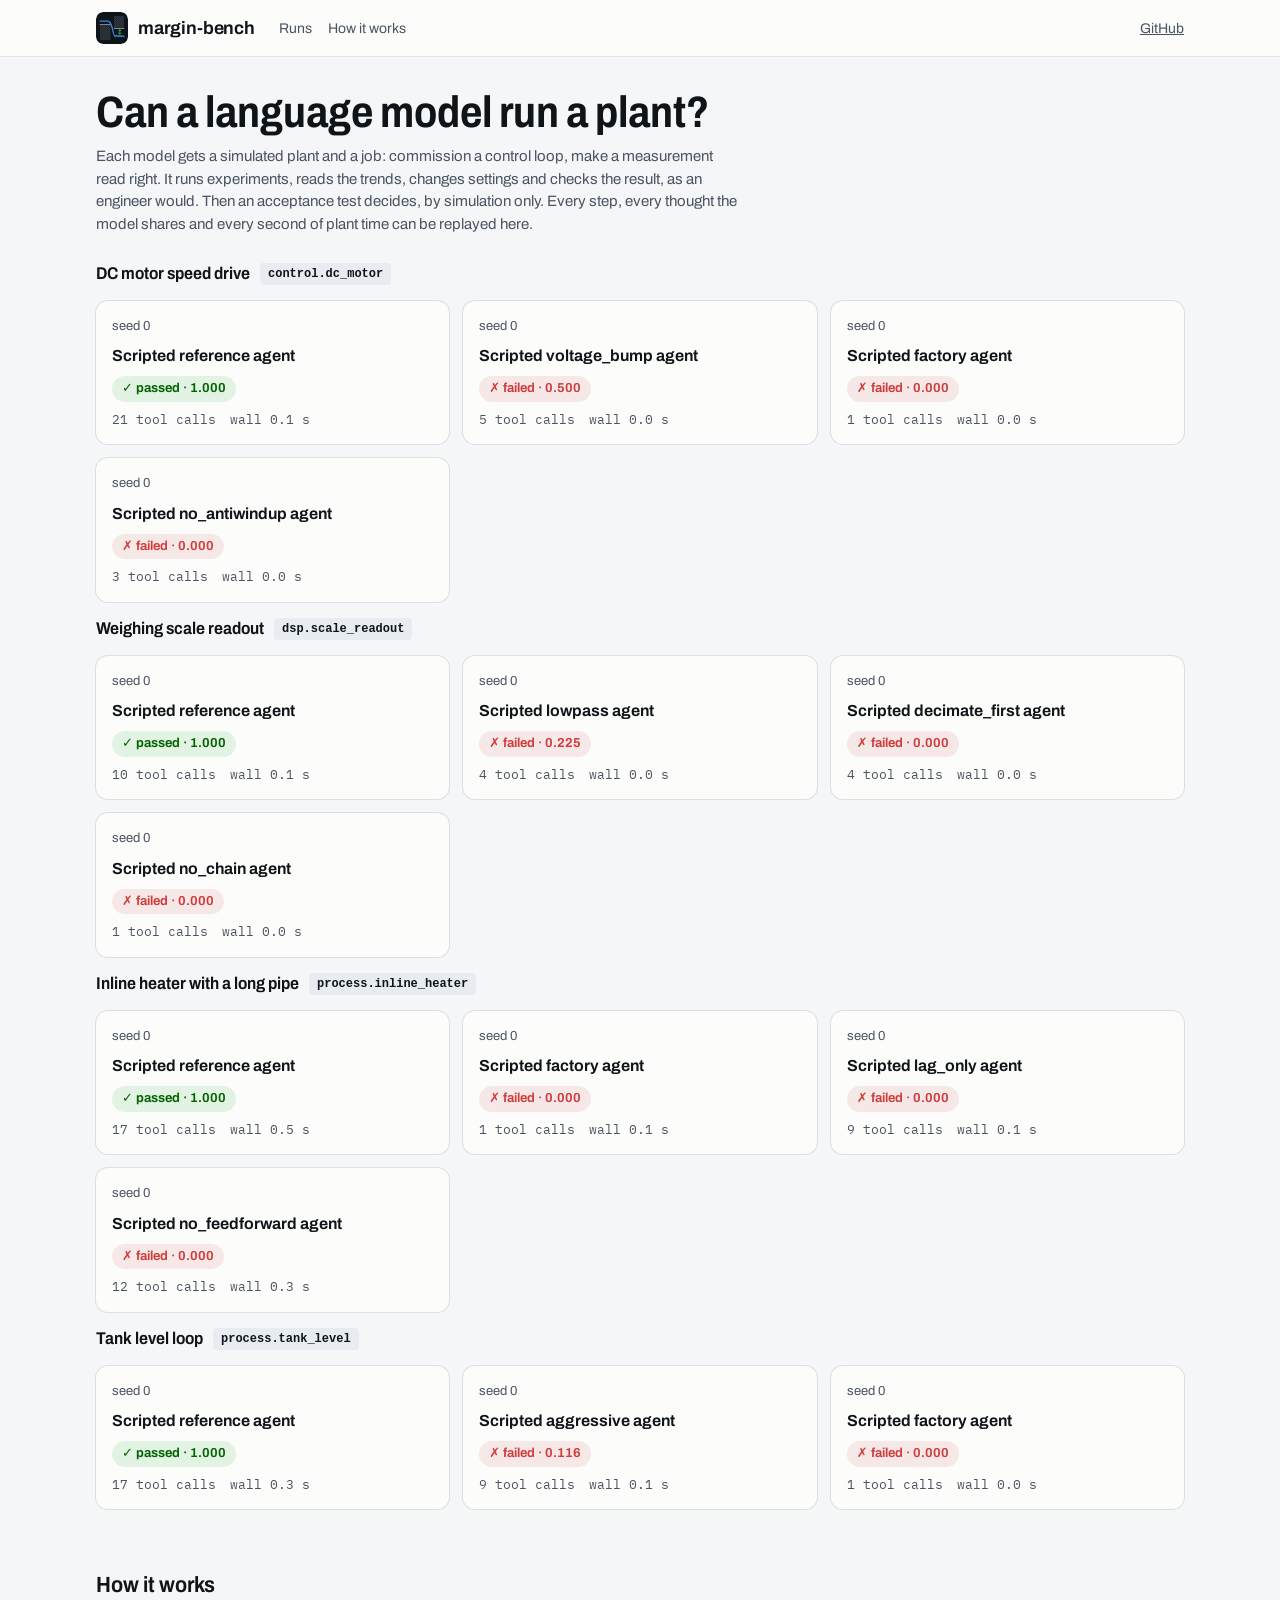
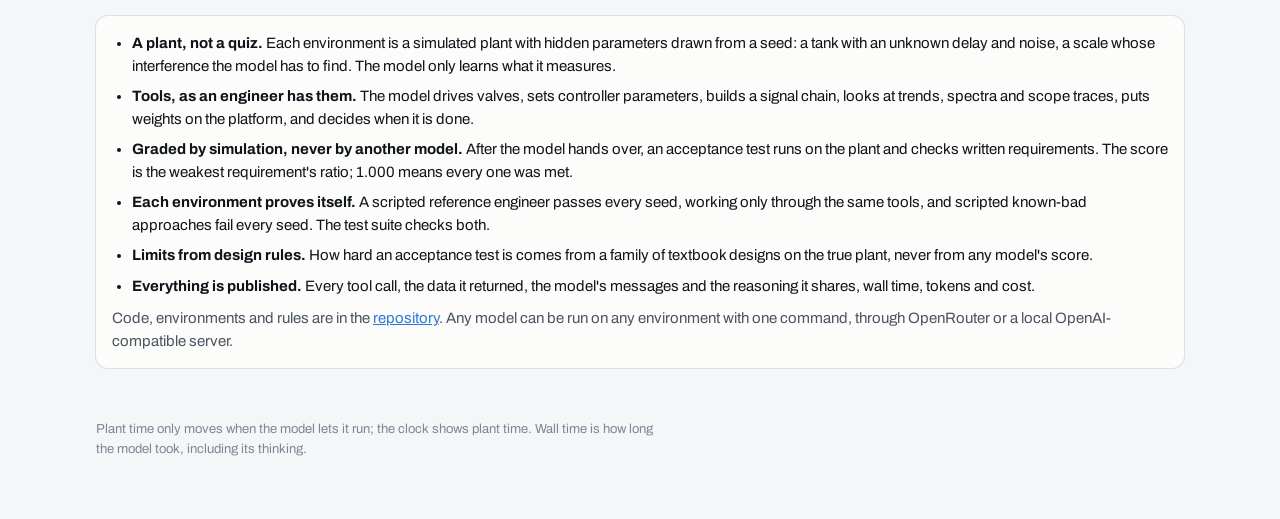
==== commit 197845e9: "Add control.dc_motor, a cascade speed drive New environment: commission the current and speed loops " ====
--- a/site/index.html
+++ b/site/index.html
@@ -68,6 +68,8 @@
           <button type="button" id="btn-next" class="btn ghost" aria-label="Next step">step &#9654;</button>
           <label class="speed">Speed
             <select id="speed">
+              <option value="0.1">0.1&times;</option>
+              <option value="0.25">0.25&times;</option>
               <option value="1">1&times;</option>
               <option value="5">5&times;</option>
               <option value="20">20&times;</option>
